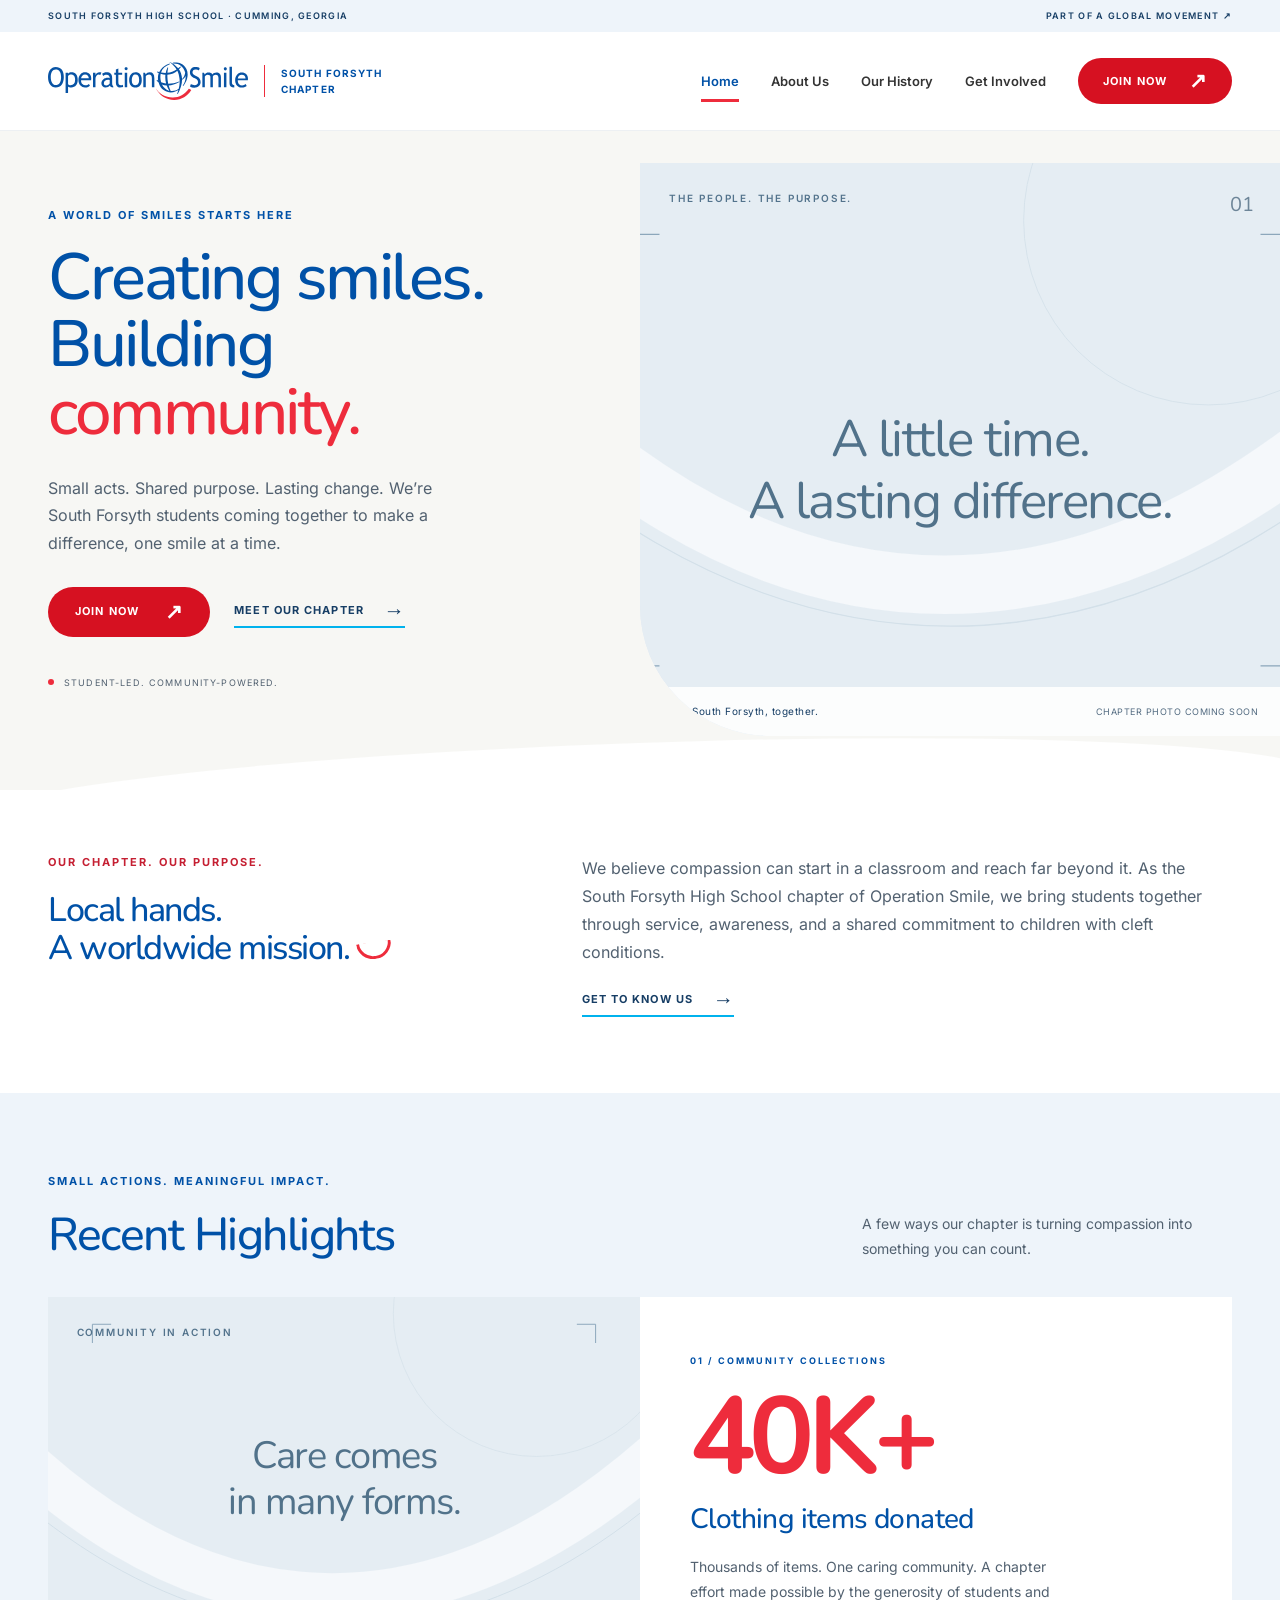
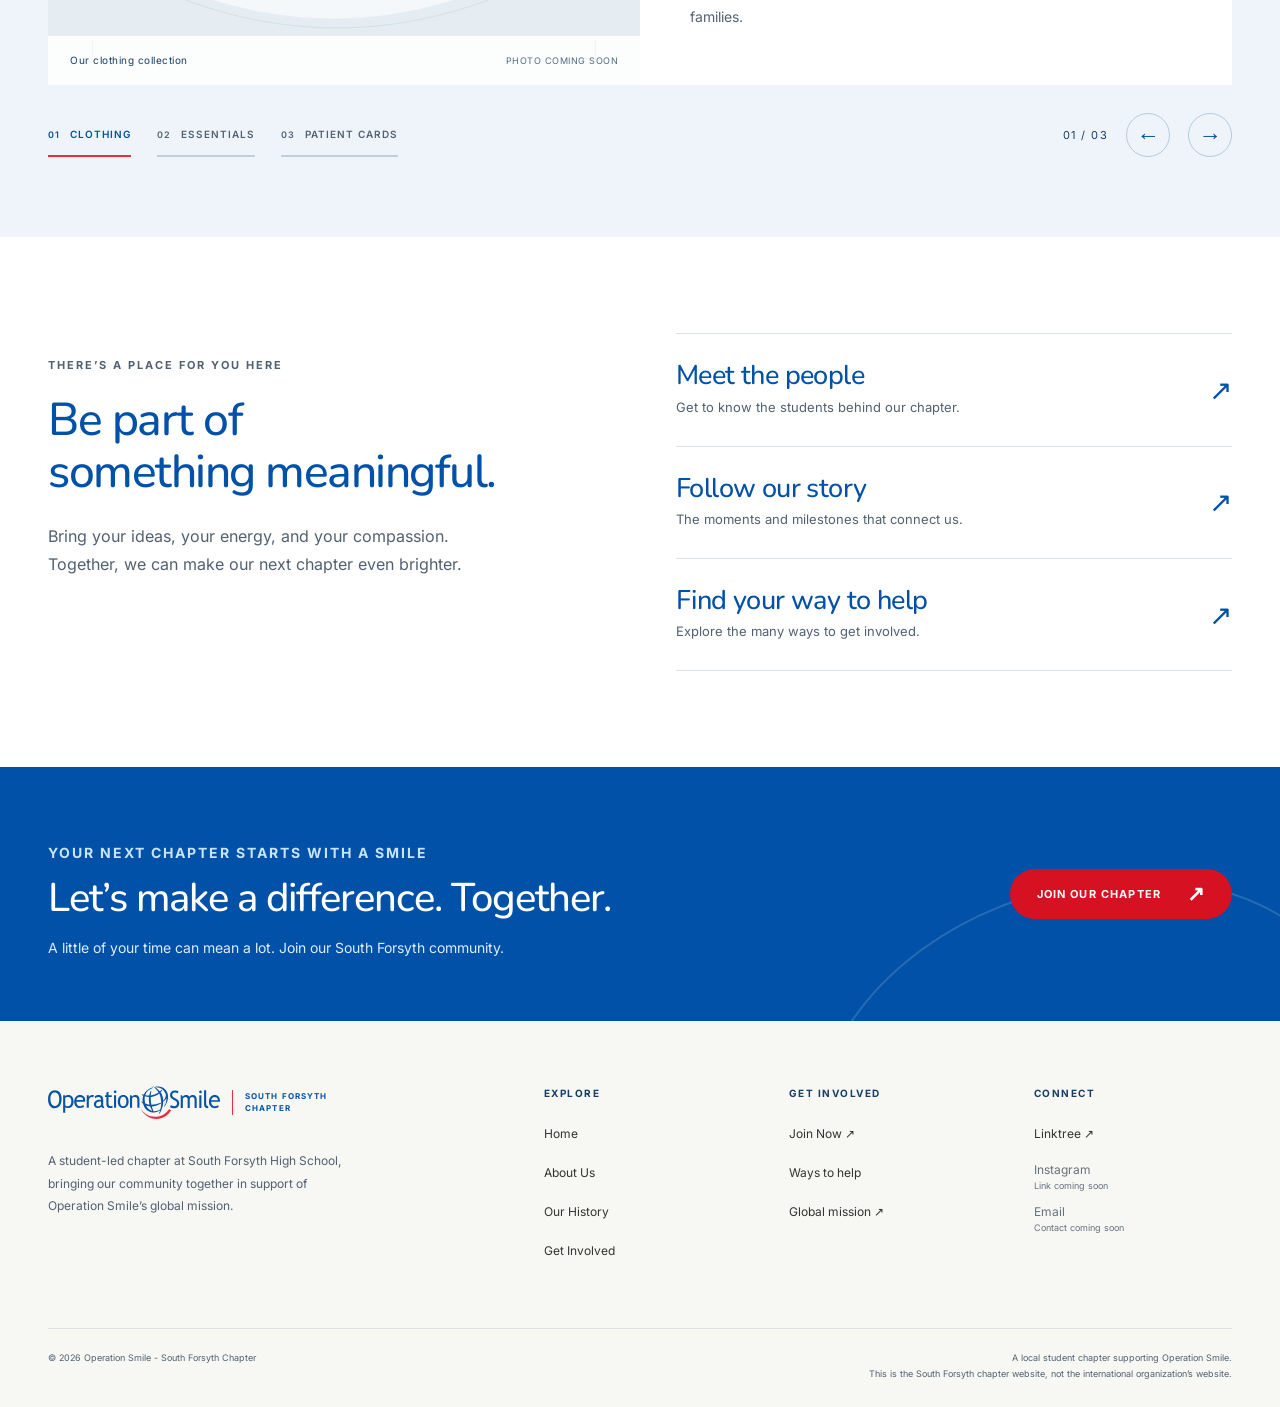
==== index.html @ 6f99db88 "Build South Forsyth Operation Smile website" ====
<!doctype html>
<html lang="en">
<head>
  <meta charset="utf-8">
  <meta name="viewport" content="width=device-width, initial-scale=1">
  <meta name="theme-color" content="#0051a7">
  <meta name="description" content="Creating smiles and building community at South Forsyth High School. Discover our Operation Smile chapter, explore our impact, and get involved.">
  <title>Operation Smile - South Forsyth Chapter</title>
  <link rel="icon" href="assets/favicon.svg" type="image/svg+xml">
  <link rel="preload" href="assets/fonts/nunito-latin-variable.woff2" as="font" type="font/woff2" crossorigin>
  <link rel="stylesheet" href="css/styles.css?v=3">
  <link rel="stylesheet" href="css/responsive.css?v=3">
  <script src="js/navigation.js" defer></script>
  <script src="js/slider.js" defer></script>
  <script src="js/main.js" defer></script>
</head>
<body>
  <a class="skip-link" href="#main-content">Skip to content</a>
  <!-- SHARED HEADER: keep navigation and chapter lockup consistent across all four pages. -->
  <div class="utility-bar">
    <div class="container">
      <span>SOUTH FORSYTH HIGH SCHOOL · CUMMING, GEORGIA</span>
      <a href="https://www.operationsmile.org/" target="_blank" rel="noopener noreferrer">PART OF A GLOBAL MOVEMENT <span aria-hidden="true">↗</span><span class="sr-only"> (opens in a new tab)</span></a>
    </div>
  </div>
  <header class="site-header" data-site-header>
    <div class="container header-inner">
      <a class="brand" href="index.html" aria-label="Operation Smile - South Forsyth Chapter, home">
        <img src="assets/operation-smile.svg" alt="Operation Smile" width="260" height="50">
        <span class="brand__chapter"><span>South Forsyth</span><span>Chapter</span></span>
      </a>
      <button class="menu-toggle" type="button" data-menu-toggle aria-controls="primary-navigation" aria-expanded="false" aria-label="Open menu"><span class="menu-toggle__lines" aria-hidden="true"></span></button>
      <nav class="primary-navigation" id="primary-navigation" aria-label="Main navigation">
        <a class="nav-link" href="index.html" aria-current="page">Home</a>
        <a class="nav-link" href="about.html">About Us</a>
        <a class="nav-link" href="history.html">Our History</a>
        <a class="nav-link" href="join.html">Get Involved</a>
        <a class="button-primary" href="https://linktr.ee/sfhsoperationsmile" target="_blank" rel="noopener noreferrer">Join Now <span class="button-arrow" aria-hidden="true">↗</span><span class="sr-only"> (opens in a new tab)</span></a>
      </nav>
    </div>
  </header>
  <!-- END SHARED HEADER -->
  <main id="main-content">
    <section class="home-hero" aria-labelledby="home-title">
      <div class="container home-hero__grid">
        <div class="home-hero__copy">
          <p class="eyebrow">A WORLD OF SMILES STARTS HERE</p>
          <h1 id="home-title" class="display">Creating smiles.<br>Building<br><span>community.</span></h1>
          <p class="lede">Small acts. Shared purpose. Lasting change. We’re South Forsyth students coming together to make a difference, one smile at a time.</p>
          <div class="hero-actions">
            <a class="button-primary" href="https://linktr.ee/sfhsoperationsmile" target="_blank" rel="noopener noreferrer">Join Now <span class="button-arrow" aria-hidden="true">↗</span><span class="sr-only"> (opens in a new tab)</span></a>
            <a class="text-link" href="about.html">Meet our chapter <span class="button-arrow" aria-hidden="true">→</span></a>
          </div>
          <p class="hero-location">Student-led. Community-powered.</p>
        </div>
        <!-- PHOTO SLOT: replace src with a 1400×1200 chapter service-event photo; update alt and remove photo-slot__message, __overline, __index. -->
        <figure class="photo-slot home-hero__visual">
          <img src="assets/placeholder-landscape.svg" alt="Chapter service-event photo placeholder" width="1200" height="900" fetchpriority="high">
          <span class="photo-slot__overline" aria-hidden="true">THE PEOPLE. THE PURPOSE.</span>
          <span class="photo-slot__index" aria-hidden="true">01</span>
          <span class="photo-slot__message" aria-hidden="true">A little time.<br>A lasting difference.</span>
          <figcaption class="photo-slot__label"><span>South Forsyth, together.</span><span>CHAPTER PHOTO COMING SOON</span></figcaption>
        </figure>
      </div>
    </section>
    <section class="container chapter-intro" aria-labelledby="intro-title">
      <div><p class="eyebrow eyebrow--red">OUR CHAPTER. OUR PURPOSE.</p><h2 class="chapter-intro__title" id="intro-title">Local hands.<br>A worldwide mission.<span class="intro-mark" aria-hidden="true"></span></h2></div>
      <div class="chapter-intro__body">
        <!-- CHAPTER COPY: editable introduction, ready for officer review. -->
        <p>We believe compassion can start in a classroom and reach far beyond it. As the South Forsyth High School chapter of Operation Smile, we bring students together through service, awareness, and a shared commitment to children with cleft conditions.</p>
        <a class="text-link" href="about.html">Get to know us <span class="button-arrow" aria-hidden="true">→</span></a>
      </div>
    </section>
    <section class="highlights" aria-labelledby="highlights-title">
      <div class="container">
        <div class="section-heading">
          <div><p class="eyebrow">SMALL ACTIONS. MEANINGFUL IMPACT.</p><h2 id="highlights-title">Recent Highlights</h2></div>
          <p class="highlights__intro">A few ways our chapter is turning compassion into something you can count.</p>
        </div>
        <div class="carousel" data-carousel role="region" aria-roledescription="carousel" aria-label="Chapter impact highlights">
          <!-- HIGHLIGHT COMPONENT: verified totals supplied by chapter; replace photographs when available. -->
          <article class="highlight-slide" id="highlight-1" data-slide tabindex="0" role="tabpanel" aria-labelledby="highlight-tab-1">
            <figure class="photo-slot highlight-slide__visual">
              <img src="assets/placeholder-landscape.svg" alt="Photo placeholder for volunteers sorting clothing donations" width="1200" height="900" loading="lazy">
              <span class="photo-slot__overline" aria-hidden="true">COMMUNITY IN ACTION</span>
              <span class="photo-slot__message" aria-hidden="true">Care comes<br>in many forms.</span>
              <figcaption class="photo-slot__label"><span>Our clothing collection</span><span>PHOTO COMING SOON</span></figcaption>
            </figure>
            <div class="highlight-slide__content"><p class="eyebrow">01 / COMMUNITY COLLECTIONS</p><strong class="highlight-slide__number">40K+</strong><h3>Clothing items donated</h3><p>Thousands of items. One caring community. A chapter effort made possible by the generosity of students and families.</p></div>
          </article>
          <article class="highlight-slide" id="highlight-2" data-slide tabindex="0" role="tabpanel" aria-labelledby="highlight-tab-2">
            <figure class="photo-slot highlight-slide__visual">
              <img src="assets/placeholder-landscape.svg" alt="Photo placeholder for the chapter’s toothpaste collection" width="1200" height="900" loading="lazy">
              <span class="photo-slot__overline" aria-hidden="true">EVERY CONTRIBUTION COUNTS</span>
              <span class="photo-slot__message" aria-hidden="true">Small essentials.<br>Shared care.</span>
              <figcaption class="photo-slot__label"><span>Our toothpaste collection</span><span>PHOTO COMING SOON</span></figcaption>
            </figure>
            <div class="highlight-slide__content"><p class="eyebrow">02 / ESSENTIALS DRIVE</p><strong class="highlight-slide__number">200+</strong><h3>Toothpaste items collected</h3><p>A simple everyday essential, collected with care. Our students came together to turn small contributions into a shared effort.</p></div>
          </article>
          <article class="highlight-slide" id="highlight-3" data-slide tabindex="0" role="tabpanel" aria-labelledby="highlight-tab-3">
            <figure class="photo-slot highlight-slide__visual">
              <img src="assets/placeholder-landscape.svg" alt="Photo placeholder for students creating handwritten patient cards" width="1200" height="900" loading="lazy">
              <span class="photo-slot__overline" aria-hidden="true">A LITTLE KINDNESS GOES FAR</span>
              <span class="photo-slot__message" aria-hidden="true">From our hearts.<br>To their hands.</span>
              <figcaption class="photo-slot__label"><span>Messages of encouragement</span><span>PHOTO COMING SOON</span></figcaption>
            </figure>
            <div class="highlight-slide__content"><p class="eyebrow">03 / WORDS OF ENCOURAGEMENT</p><strong class="highlight-slide__number">200+</strong><h3>Cards written for patients with cleft conditions</h3><p>Handwritten messages of kindness, encouragement, and hope. A reminder that someone is thinking of you.</p></div>
          </article>
          <div class="carousel__controls">
            <div class="carousel__tabs" role="tablist" aria-label="Choose a highlight">
              <button class="carousel__tab" id="highlight-tab-1" type="button" role="tab" data-slide-to="0" aria-controls="highlight-1" aria-selected="true"><span>01</span> CLOTHING</button>
              <button class="carousel__tab" id="highlight-tab-2" type="button" role="tab" data-slide-to="1" aria-controls="highlight-2" aria-selected="false" tabindex="-1"><span>02</span> ESSENTIALS</button>
              <button class="carousel__tab" id="highlight-tab-3" type="button" role="tab" data-slide-to="2" aria-controls="highlight-3" aria-selected="false" tabindex="-1"><span>03</span> PATIENT CARDS</button>
            </div>
            <div class="carousel__arrows"><span class="carousel__count" aria-hidden="true"><span data-slide-current>01</span> / 03</span><button class="round-button" type="button" data-prev aria-label="Previous highlight">←</button><button class="round-button" type="button" data-next aria-label="Next highlight">→</button></div>
          </div>
          <p class="sr-only" data-carousel-status aria-live="polite" aria-atomic="true"></p>
        </div>
      </div>
    </section>
    <section class="section container pathways" aria-labelledby="pathways-title">
      <div class="pathways__intro"><p class="eyebrow eyebrow--red">THERE’S A PLACE FOR YOU HERE</p><h2 id="pathways-title">Be part of<br>something meaningful.</h2><p>Bring your ideas, your energy, and your compassion. Together, we can make our next chapter even brighter.</p></div>
      <div class="pathways__links">
        <a class="pathway" href="about.html"><div><h3>Meet the people</h3><p>Get to know the students behind our chapter.</p></div><span class="button-arrow" aria-hidden="true">↗</span></a>
        <a class="pathway" href="history.html"><div><h3>Follow our story</h3><p>The moments and milestones that connect us.</p></div><span class="button-arrow" aria-hidden="true">↗</span></a>
        <a class="pathway" href="join.html"><div><h3>Find your way to help</h3><p>Explore the many ways to get involved.</p></div><span class="button-arrow" aria-hidden="true">↗</span></a>
      </div>
    </section>
  </main>
  <!-- SHARED CTA AND FOOTER -->
  <section class="chapter-cta" aria-labelledby="cta-title">
    <div class="container">
      <div><p class="eyebrow">YOUR NEXT CHAPTER STARTS WITH A SMILE</p><h2 id="cta-title">Let’s make a difference. Together.</h2><p>A little of your time can mean a lot. Join our South Forsyth community.</p></div>
      <a class="button-primary" href="https://linktr.ee/sfhsoperationsmile" target="_blank" rel="noopener noreferrer">Join Our Chapter <span class="button-arrow" aria-hidden="true">↗</span><span class="sr-only"> (opens in a new tab)</span></a>
    </div>
  </section>
  <footer class="site-footer">
    <div class="container">
      <div class="footer-grid">
        <div class="footer-chapter">
          <a class="brand" href="index.html" aria-label="Operation Smile - South Forsyth Chapter, home"><img src="assets/operation-smile.svg" alt="Operation Smile" width="260" height="50" loading="lazy"><span class="brand__chapter"><span>South Forsyth</span><span>Chapter</span></span></a>
          <p>A student-led chapter at South Forsyth High School, bringing our community together in support of Operation Smile’s global mission.</p>
        </div>
        <div class="footer-column"><h2>Explore</h2><ul><li><a href="index.html">Home</a></li><li><a href="about.html">About Us</a></li><li><a href="history.html">Our History</a></li><li><a href="join.html">Get Involved</a></li></ul></div>
        <div class="footer-column"><h2>Get Involved</h2><ul><li><a href="https://linktr.ee/sfhsoperationsmile" target="_blank" rel="noopener noreferrer">Join Now ↗<span class="sr-only"> (opens in a new tab)</span></a></li><li><a href="join.html#ways-to-help">Ways to help</a></li><li><a href="https://www.operationsmile.org/" target="_blank" rel="noopener noreferrer">Global mission ↗<span class="sr-only"> (opens in a new tab)</span></a></li></ul></div>
        <div class="footer-column"><h2>Connect</h2><ul><li><a href="https://linktr.ee/sfhsoperationsmile" target="_blank" rel="noopener noreferrer">Linktree ↗<span class="sr-only"> (opens in a new tab)</span></a></li><!-- CONTACT PLACEHOLDERS: replace the spans below with verified Instagram and mailto links. --><li class="footer-placeholder">Instagram<small>Link coming soon</small></li><li class="footer-placeholder">Email<small>Contact coming soon</small></li></ul></div>
      </div>
      <div class="footer-bottom"><p>© <span data-year>2026</span> Operation Smile - South Forsyth Chapter</p><p>A local student chapter supporting Operation Smile.<br>This is the South Forsyth chapter website, not the international organization’s website.</p></div>
    </div>
  </footer>
  <!-- END SHARED CTA AND FOOTER -->
</body>
</html>
---- css/styles.css ----
/* Operation Smile — South Forsyth Chapter. Shared design system. */
@font-face {
  font-family:Inter;
  src:url('../assets/fonts/inter-latin-variable.woff2') format('woff2');
  font-weight:400 700;
  font-style:normal;
  font-display:swap
}

@font-face {
  font-family:Nunito;
  src:url('../assets/fonts/nunito-latin-variable.woff2') format('woff2');
  font-weight:400 700;
  font-style:normal;
  font-display:swap
}

:root {
  --brand-red:#ee2c3c;
  --red-dark:#c51f32;
  --button-red:#d61121;
  --brand-blue:#0051a7;
  --blue-deep:#173e65;
  --accent-cyan:#00b2ed;
  --text-primary:#333;
  --text-secondary:#526170;
  --surface-white:#fff;
  --surface-muted:#eef4fa;
  --surface-warm:#f7f7f4;
  --border:#d8e2eb;
  --font-display:Nunito,'Trebuchet MS',sans-serif;
  --font-body:Inter,Arial,sans-serif;
  --max-width:1240px;
  --space-xs:8px;
  --space-sm:16px;
  --space-md:24px;
  --space-lg:40px;
  --space-xl:72px;
  --space-section:96px;
  --header-height:98px;
}

*,*::before,*::after {
  box-sizing:border-box
}

html {
  scroll-behavior:smooth;
  scroll-padding-top:120px
}

body {
  margin:0;
  color:var(--text-primary);
  background:white;
  font-family:var(--font-body);
  font-size:16px;
  line-height:1.75;
  -webkit-font-smoothing:antialiased
}

body.menu-open {
  overflow:hidden
}

img {
  max-width:100%;
  height:auto;
  display:block
}

svg {
  display:block
}

button,a,input {
  touch-action:manipulation
}

button {
  font:inherit;
  cursor:pointer
}

a {
  color:inherit;
  text-decoration:none
}

button:disabled {
  cursor:not-allowed;
  opacity:.42
}

p,h1,h2,h3,figure {
  margin:0
}

p+p {
  margin-top:16px
}

ul,ol {
  margin:0;
  padding:0
}

h1,h2,h3 {
  font-family:var(--font-display);
  font-weight:500;
  line-height:1.13;
  color:var(--brand-blue)
}

h2 {
  font-size:clamp(32px,3.6vw,48px);
  letter-spacing:-1.5px
}

h3 {
  font-size:28px;
  letter-spacing:-.6px
}

::selection {
  background:#cce8ff;
  color:var(--blue-deep)
}

:focus-visible {
  outline:3px solid var(--brand-blue);
  outline-offset:5px
}

button:focus-visible {
  outline-offset:4px
}

[hidden] {
  display:none!important
}

.container {
  width:calc(100% - 96px);
  max-width:var(--max-width);
  margin-inline:auto
}

.section {
  padding-block:var(--space-section)
}

.display {
  font-size:clamp(44px,5.1vw,72px);
  line-height:1.04;
  letter-spacing:-2.5px
}

.eyebrow {
  display:block;
  margin-bottom:20px;
  font-size:11px;
  line-height:1.5;
  letter-spacing:2px;
  font-weight:700;
  text-transform:uppercase;
  color:var(--brand-blue)
}

.eyebrow--red {
  color:var(--red-dark)
}

.lede {
  font-size:18px;
  line-height:1.7;
  color:var(--text-secondary);
  max-width:570px
}

.section-heading {
  display:flex;
  justify-content:space-between;
  align-items:end;
  gap:32px;
  margin-bottom:36px
}

.section-heading h2 {
  max-width:640px
}

.section-heading .text-link {
  flex-shrink:0
}

.sr-only {
  position:absolute;
  width:1px;
  height:1px;
  padding:0;
  margin:-1px;
  overflow:hidden;
  clip:rect(0,0,0,0);
  white-space:nowrap;
  border:0
}

.skip-link {
  position:fixed;
  top:10px;
  left:16px;
  z-index:1000;
  background:white;
  color:var(--brand-blue);
  padding:12px 18px;
  transform:translateY(-180%);
  border:2px solid var(--brand-blue)
}

.skip-link:focus {
  transform:translateY(0)
}

/* The reference uses compact, rounded red calls to action. */
.button-primary,.button-secondary {
  display:inline-flex;
  align-items:center;
  justify-content:center;
  gap:26px;
  min-height:50px;
  padding:15px 26px;
  border:1px solid transparent;
  border-radius:28px;
  font-size:11px;
  line-height:1.5;
  font-weight:700;
  letter-spacing:1.15px;
  text-transform:uppercase;
  transition:background .2s,color .2s,transform .2s
}

.button-primary {
  background:var(--button-red);
  color:white
}

.button-primary:hover {
  background:#b70e1c
}

.button-primary:active,.button-secondary:active {
  transform:translateY(1px)
}

.button-secondary {
  color:var(--brand-blue);
  border-color:var(--brand-blue);
  background:transparent
}

.button-secondary:hover {
  color:white;
  background:var(--brand-blue)
}

.button-arrow {
  font-size:21px;
  line-height:14px;
  letter-spacing:0;
  transition:transform .2s
}

.button-primary:hover .button-arrow,.text-link:hover .button-arrow {
  transform:translateX(4px)
}

.text-link,.button-text {
  display:inline-flex;
  align-items:center;
  gap:20px;
  font-size:11px;
  font-weight:700;
  line-height:1.8;
  letter-spacing:1.1px;
  text-transform:uppercase;
  box-shadow:inset 0 -2px var(--accent-cyan);
  padding:5px 0 7px;
  transition:box-shadow .2s;
  color:var(--blue-deep)
}

.text-link:hover,.button-text:hover {
  box-shadow:inset 0 -5px var(--accent-cyan)
}

/* Shared header and chapter lockup. */
.utility-bar {
  background:var(--surface-muted);
  font-size:9px;
  letter-spacing:1.3px;
  font-weight:600;
  color:var(--blue-deep)
}

.utility-bar .container {
  display:flex;
  justify-content:space-between;
  align-items:center;
  min-height:32px
}

.utility-bar a {
  padding:5px 0
}

.utility-bar a:hover {
  text-decoration:underline
}

.site-header {
  position:sticky;
  top:0;
  z-index:100;
  background:rgba(255,255,255,.98);
  border-bottom:1px solid #edf0f3
}

.header-inner {
  display:flex;
  align-items:center;
  justify-content:space-between;
  min-height:var(--header-height);
  gap:32px
}

.brand {
  display:inline-flex;
  align-items:center;
  gap:16px;
  flex-shrink:0
}

.brand img {
  width:200px;
  height:auto
}

.brand__chapter {
  border-left:1px solid var(--brand-red);
  padding-left:16px;
  color:var(--brand-blue);
  font-size:10px;
  font-weight:700;
  line-height:1.6;
  letter-spacing:1.1px;
  text-transform:uppercase
}

.brand__chapter span {
  display:block
}

.primary-navigation {
  display:flex;
  align-items:center;
  gap:32px
}

.nav-link {
  font-size:13px;
  font-weight:600;
  white-space:nowrap;
  padding:13px 0;
  position:relative
}

.nav-link::after {
  content:'';
  position:absolute;
  left:0;
  right:0;
  bottom:3px;
  height:3px;
  background:var(--brand-red);
  transform:scaleX(0);
  transform-origin:left;
  transition:transform .2s
}

.nav-link:hover::after,.nav-link[aria-current=page]::after {
  transform:scaleX(1)
}

.nav-link[aria-current=page] {
  color:var(--brand-blue)
}

.primary-navigation .button-primary {
  min-height:46px;
  padding:12px 24px;
  gap:22px
}

.menu-toggle {
  display:none;
  align-items:center;
  justify-content:center;
  border:0;
  background:var(--surface-muted);
  color:var(--brand-blue);
  width:46px;
  height:46px;
  border-radius:50%
}

.menu-toggle__lines {
  width:20px;
  height:14px;
  position:relative;
  border-top:2px solid currentColor;
  border-bottom:2px solid currentColor
}

.menu-toggle__lines::after {
  position:absolute;
  content:'';
  left:0;
  right:0;
  top:5px;
  border-top:2px solid currentColor
}

.menu-open .menu-toggle__lines {
  border:0;
  transform:rotate(45deg)
}

.menu-open .menu-toggle__lines::before,.menu-open .menu-toggle__lines::after {
  position:absolute;
  content:'';
  left:0;
  right:0;
  top:6px;
  border-top:2px solid currentColor
}

.menu-open .menu-toggle__lines::after {
  transform:rotate(90deg)
}

/* Image slots are deliberate editorial placeholders, never fictional chapter photos. */
.photo-slot {
  position:relative;
  overflow:hidden;
  background:#e5edf3;
  margin:0;
  isolation:isolate
}

.photo-slot>img {
  width:100%;
  height:100%;
  object-fit:cover;
  position:absolute;
  inset:0
}

.photo-slot__label {
  position:absolute;
  bottom:0;
  left:0;
  right:0;
  z-index:2;
  padding:17px 22px;
  display:flex;
  align-items:center;
  justify-content:space-between;
  gap:16px;
  background:rgba(255,255,255,.87);
  color:var(--blue-deep);
  font-size:10px;
  line-height:1.5;
  letter-spacing:.5px
}

.photo-slot__label span:last-child {
  font-size:9px;
  white-space:nowrap;
  color:#536b81
}

.photo-slot--landscape {
  aspect-ratio:4/3
}

.photo-slot--portrait {
  aspect-ratio:4/5
}

.photo-slot__overline {
  position:absolute;
  top:27px;
  left:29px;
  font-size:10px;
  letter-spacing:1.8px;
  font-weight:600;
  color:#53738c
}

.photo-slot__message {
  position:absolute;
  top:43%;
  left:9%;
  right:9%;
  font-family:var(--font-display);
  font-size:clamp(32px,4vw,54px);
  font-weight:400;
  line-height:1.2;
  color:#51728a;
  text-align:center;
  letter-spacing:-1.5px
}

.photo-slot__index {
  position:absolute;
  top:24px;
  right:26px;
  font-family:var(--font-display);
  font-size:20px;
  color:#6d8598
}

/* Home — split editorial lead, curved continuation, then a single interactive feature. */
.home-hero {
  background:var(--surface-warm);
  position:relative;
  overflow:hidden
}

.home-hero__grid {
  display:grid;
  grid-template-columns:1fr 1fr;
  min-height:600px
}

.home-hero__copy {
  padding:76px 58px 100px 0;
  align-self:center
}

.home-hero .display {
  max-width:580px
}

.home-hero .display span {
  color:var(--brand-red)
}

.home-hero .lede {
  font-size:16px;
  max-width:420px;
  margin:28px 0 30px
}

.hero-actions {
  display:flex;
  align-items:center;
  flex-wrap:wrap;
  gap:24px
}

.hero-location {
  font-size:9px;
  line-height:1.7;
  letter-spacing:1.15px;
  color:var(--text-secondary);
  text-transform:uppercase;
  display:flex;
  align-items:center;
  gap:10px;
  margin-top:38px
}

.hero-location::before {
  content:'';
  width:6px;
  height:6px;
  border-radius:50%;
  background:var(--brand-red)
}

.home-hero__visual {
  margin:32px -48px 54px 0;
  min-height:510px;
  border-radius:0 0 0 130px
}

.home-hero__visual .photo-slot__label {
  padding-left:52px;
  bottom:0
}

.home-hero::after {
  content:'';
  position:absolute;
  bottom:-65px;
  left:-3%;
  width:106%;
  height:112px;
  background:white;
  border-radius:50% 50% 0 0;
  transform:rotate(-2deg);
  pointer-events:none
}

.chapter-intro {
  display:grid;
  grid-template-columns:.8fr 1.2fr;
  gap:100px;
  padding-top:64px;
  padding-bottom:76px
}

.chapter-intro__title {
  font-size:34px;
  max-width:400px
}

.chapter-intro__body {
  max-width:630px;
  font-size:16px;
  color:var(--text-secondary)
}

.chapter-intro .text-link {
  margin-top:19px
}

.intro-mark {
  display:inline-block;
  width:35px;
  height:17px;
  border:3px solid var(--brand-red);
  border-top:0;
  border-radius:0 0 30px 30px;
  vertical-align:middle;
  margin-left:8px;
  transform:rotate(-8deg)
}

.highlights {
  background:var(--surface-muted);
  padding-block:80px
}

.highlights__intro {
  font-size:14px;
  max-width:370px;
  color:var(--text-secondary)
}

.carousel {
  position:relative
}

.highlight-slide {
  display:grid;
  grid-template-columns:1fr 1fr;
  background:white;
  min-height:388px
}

.highlight-slide+.highlight-slide {
  margin-top:24px
}

.carousel[data-enhanced=true] .highlight-slide+.highlight-slide {
  margin-top:0
}

.highlight-slide__visual {
  min-height:380px
}

.highlight-slide__visual .photo-slot__message {
  font-size:38px;
  top:35%
}

.highlight-slide__content {
  padding:42px 50px;
  display:flex;
  flex-direction:column;
  align-items:start;
  justify-content:center
}

.highlight-slide__number {
  font-family:var(--font-display);
  font-size:clamp(76px,8.5vw,118px);
  line-height:1;
  letter-spacing:-6px;
  color:var(--brand-red)
}

.highlight-slide__content h3 {
  font-size:28px;
  margin-top:12px;
  margin-bottom:18px;
  max-width:360px
}

.highlight-slide__content>p:not(.eyebrow) {
  font-size:14px;
  color:var(--text-secondary);
  max-width:370px;
  line-height:1.8
}

.highlight-slide__content .eyebrow {
  font-size:9px;
  margin-bottom:16px
}

.carousel[data-enhanced=true] [data-slide]:not([hidden]) {
  animation:slide-in .32s ease both
}

.carousel__controls {
  display:none;
  justify-content:space-between;
  align-items:center;
  gap:32px;
  margin-top:28px
}

.carousel[data-enhanced=true] .carousel__controls {
  display:flex
}

.carousel__tabs {
  display:flex;
  gap:26px
}

.carousel__tab {
  display:flex;
  align-items:center;
  gap:10px;
  padding:10px 0;
  border:0;
  border-bottom:2px solid #becfdd;
  background:none;
  color:var(--text-secondary);
  font-size:10px;
  letter-spacing:1px;
  font-weight:600;
  min-height:44px;
  transition:color .2s,border-color .2s
}

.carousel__tab[aria-selected=true] {
  border-color:var(--brand-red);
  color:var(--brand-blue)
}

.carousel__tab span {
  font-size:9px;
  color:inherit
}

.carousel__arrows {
  display:flex;
  align-items:center;
  gap:18px
}

.carousel__count {
  font-size:11px;
  color:var(--blue-deep);
  white-space:nowrap;
  letter-spacing:1.5px
}

.round-button {
  width:44px;
  height:44px;
  border:1px solid #b7cadc;
  border-radius:50%;
  color:var(--brand-blue);
  background:transparent;
  font-size:23px;
  line-height:1;
  transition:color .2s,background .2s
}

.round-button:hover {
  background:var(--brand-blue);
  color:white;
  border-color:var(--brand-blue)
}

.pathways {
  display:grid;
  grid-template-columns:1fr 1fr;
  gap:72px
}

.pathways__intro p {
  margin-top:24px;
  max-width:420px;
  color:var(--text-secondary)
}

.pathways__links {
  border-top:1px solid var(--border)
}

.pathway {
  display:flex;
  justify-content:space-between;
  gap:30px;
  align-items:center;
  padding:27px 0;
  border-bottom:1px solid var(--border)
}

.pathway h3 {
  font-size:27px;
  margin-bottom:4px
}

.pathway p {
  font-size:13px;
  color:var(--text-secondary)
}

.pathway .button-arrow {
  color:var(--brand-blue);
  font-size:28px
}

.pathway:hover .button-arrow {
  transform:translateX(5px)
}

.pathway:hover h3 {
  color:var(--red-dark)
}

/* Inner page heroes share the reference's smile-shaped lower edge. */
.page-hero {
  position:relative;
  background:var(--surface-muted);
  padding:65px 0 100px;
  overflow:hidden;
  text-align:center
}

.page-hero::after {
  content:'';
  position:absolute;
  bottom:-51px;
  left:-10%;
  height:88px;
  width:120%;
  background:white;
  border-radius:50% 50% 0 0;
  transform:rotate(-1.5deg)
}

.page-hero .eyebrow {
  margin-bottom:22px
}

.page-hero .display {
  max-width:840px;
  margin:auto
}

.page-hero .lede {
  margin:25px auto 0;
  max-width:610px;
  font-size:16px
}

.page-hero .button-primary {
  margin-top:28px
}

.page-hero__detail {
  position:absolute;
  bottom:17px;
  left:63%;
  width:160px;
  height:70px;
  border-bottom:5px solid var(--brand-red);
  border-radius:50%;
  transform:rotate(-7deg)
}

/* About and five reusable profiles. */
.chapter-story {
  display:grid;
  grid-template-columns:1fr 1fr;
  gap:80px;
  align-items:center
}

.chapter-story__copy h2 {
  margin-bottom:25px
}

.chapter-story__copy p {
  color:var(--text-secondary);
  font-size:16px
}

.chapter-story__copy .text-link {
  margin-top:24px
}

.chapter-story .photo-slot {
  aspect-ratio:1.13;
  border-bottom:5px solid var(--accent-cyan)
}

.leadership {
  padding-top:32px
}

.leadership .section-heading>p {
  font-size:14px;
  color:var(--text-secondary);
  max-width:350px
}

.officer-grid {
  display:grid;
  grid-template-columns:repeat(6,1fr);
  column-gap:38px;
  row-gap:60px;
  margin-top:48px
}

.officer-profile {
  grid-column:span 2
}

.officer-profile:nth-child(1) {
  grid-column:2/span 2
}

.officer-profile:nth-child(2) {
  grid-column:4/span 2;
  padding-top:50px
}

.officer-profile h3 {
  color:var(--red-dark);
  font-size:26px;
  margin-bottom:8px
}

.officer-profile__role {
  font-size:10px;
  text-transform:uppercase;
  letter-spacing:1.5px;
  color:var(--brand-blue);
  font-weight:600;
  margin-bottom:18px
}

.officer-profile .photo-slot {
  aspect-ratio:4/5
}

.officer-profile .photo-slot__label {
  padding:14px 18px
}

.officer-profile__bio {
  padding:20px 0 0;
  color:var(--blue-deep);
  font-size:14px;
  line-height:1.8
}

.officer-profile__bio::before {
  content:'';
  width:25px;
  height:2px;
  background:var(--accent-cyan);
  display:block;
  margin-bottom:16px
}

.editor-note {
  display:flex;
  align-items:start;
  gap:14px;
  margin-top:40px;
  border-top:1px solid var(--border);
  padding-top:22px;
  color:var(--text-secondary);
  font-size:12px;
  max-width:720px
}

.editor-note::before {
  content:'i';
  font-family:Georgia,serif;
  font-style:italic;
  border:1px solid #8fa6b7;
  border-radius:50%;
  width:19px;
  min-width:19px;
  height:19px;
  line-height:17px;
  text-align:center;
  margin-top:1px
}

/* Join — quiet white video framing and editorial opportunity rows. */
.join-hero {
  background:white;
  padding-bottom:42px
}

.join-hero::after,.join-hero .page-hero__detail {
  display:none
}

.join-hero .display {
  font-size:clamp(41px,5.6vw,78px);
  font-weight:600;
  max-width:850px
}

.join-hero .display span {
  color:var(--brand-red)
}

.join-hero .lede {
  max-width:525px
}

.join-film {
  padding-top:12px;
  padding-bottom:80px
}

.video-player {
  width:100%;
  max-width:1020px;
  aspect-ratio:16/9;
  position:relative;
  margin:auto;
  background:white;
  border:1px solid #e0e7ed;
  overflow:hidden
}

.video-placeholder {
  height:100%;
  display:flex;
  align-items:center;
  justify-content:center;
  flex-direction:column;
  text-align:center;
  position:relative;
  isolation:isolate;
  background:white;
  padding:32px
}

.video-placeholder::before {
  content:'';
  width:75%;
  height:115%;
  position:absolute;
  top:-76%;
  border:1px solid #e5edf4;
  border-radius:50%;
  z-index:-1
}

.video-placeholder::after {
  content:'';
  width:118%;
  height:130%;
  position:absolute;
  bottom:-109%;
  border:24px solid #f0f5fa;
  border-radius:50%;
  z-index:-1
}

.video-placeholder__symbol {
  width:70px;
  height:70px;
  border:1px solid #d5e1eb;
  border-radius:50%;
  display:grid;
  place-items:center;
  color:var(--brand-blue);
  font-size:24px;
  margin-bottom:25px
}

.video-placeholder .eyebrow {
  margin-bottom:15px;
  font-size:9px
}

.video-placeholder h2 {
  font-size:clamp(26px,3.2vw,42px);
  max-width:460px;
  letter-spacing:-1px
}

.video-placeholder p:last-child {
  font-size:12px;
  color:var(--text-secondary);
  margin-top:16px;
  max-width:390px
}

.video-play-button {
  border:0;
  background:var(--button-red);
  color:white;
  border-radius:26px;
  padding:15px 26px;
  font-size:12px;
  font-weight:700;
  cursor:pointer;
  position:absolute;
  left:50%;
  bottom:12%;
  transform:translateX(-50%);
  white-space:nowrap
}

.video-player__media {
  width:100%;
  height:100%;
  display:block;
  border:0;
  object-fit:contain;
  background:white
}
.video-player[data-video-state=loaded] {
  aspect-ratio:16/9;
}

.film-caption {
  display:flex;
  justify-content:space-between;
  gap:24px;
  max-width:1020px;
  margin:15px auto 0;
  font-size:10px;
  color:var(--text-secondary)
}

.film-caption span:first-child {
  color:var(--brand-blue);
  font-weight:600
}

.opportunities {
  background:var(--surface-warm)
}

.opportunities__layout {
  display:grid;
  grid-template-columns:.8fr 1.2fr;
  gap:90px
}

.opportunities__intro>p {
  max-width:340px;
  color:var(--text-secondary);
  font-size:15px;
  margin-top:25px
}

.opportunities__list {
  border-top:1px solid var(--border)
}

.opportunity {
  padding:22px 0;
  border-bottom:1px solid var(--border)
}

.opportunity summary {
  list-style:none;
  display:flex;
  align-items:center;
  gap:24px;
  cursor:pointer;
  min-height:44px
}

.opportunity summary::-webkit-details-marker {
  display:none
}

.opportunity__number {
  font-size:10px;
  color:var(--red-dark);
  letter-spacing:1px;
  font-weight:600
}

.opportunity h3 {
  font-size:25px;
  flex:1
}

.opportunity__toggle {
  width:24px;
  min-width:24px;
  color:var(--brand-blue);
  font-size:26px;
  font-weight:300;
  line-height:1
}

.opportunity__toggle::before {
  content:'+'
}

.opportunity[open] .opportunity__toggle::before {
  content:'−'
}

.opportunity__body {
  padding:12px 45px 7px;
  color:var(--text-secondary);
  font-size:14px;
  line-height:1.85
}

.join-steps {
  display:grid;
  grid-template-columns:1fr 1fr;
  gap:90px
}

.join-steps ol {
  list-style:none;
  counter-reset:join-steps
}

.join-steps li {
  position:relative;
  padding:0 0 28px 50px;
  counter-increment:join-steps
}

.join-steps li::before {
  content:'0' counter(join-steps);
  position:absolute;
  left:0;
  top:0;
  font-size:12px;
  font-weight:600;
  color:var(--red-dark)
}

.join-steps h3 {
  font-size:23px;
  margin-bottom:10px
}

.join-steps p {
  font-size:14px;
  color:var(--text-secondary)
}

/* Shared chapter call to action and nonprofit footer. */
.chapter-cta {
  position:relative;
  overflow:hidden;
  background:var(--brand-blue);
  color:white;
  padding:60px 0
}

.chapter-cta .container {
  display:flex;
  align-items:center;
  justify-content:space-between;
  gap:48px;
  position:relative;
  z-index:1
}

.chapter-cta .eyebrow {
  color:#c8e5ff;
  margin-bottom:13px
}

.chapter-cta h2 {
  color:white;
  font-size:40px;
  letter-spacing:-1px
}

.chapter-cta p {
  font-size:14px;
  margin-top:15px;
  color:#deedff;
  max-width:590px
}

.chapter-cta .button-primary {
  flex-shrink:0
}

.chapter-cta::after {
  content:'';
  position:absolute;
  right:-90px;
  bottom:-275px;
  width:560px;
  height:410px;
  border:2px solid rgba(255,255,255,.15);
  border-radius:50%;
  transform:rotate(-17deg)
}

.site-footer {
  background:var(--surface-warm);
  padding:65px 0 0
}

.footer-grid {
  display:grid;
  grid-template-columns:1.65fr .7fr .7fr .75fr;
  gap:60px;
  padding-bottom:52px
}

.footer-chapter .brand {
  gap:12px
}

.footer-chapter .brand img {
  width:172px
}

.footer-chapter .brand__chapter {
  font-size:8px;
  padding-left:12px
}

.footer-chapter>p {
  font-size:12px;
  color:var(--text-secondary);
  line-height:1.9;
  max-width:310px;
  margin-top:23px
}

.footer-column h2 {
  font:700 10px/1.5 var(--font-body);
  text-transform:uppercase;
  letter-spacing:1.5px;
  margin:0 0 19px;
  color:var(--blue-deep)
}

.footer-column ul {
  list-style:none
}

.footer-column li {
  font-size:12px;
  margin-bottom:9px
}

.footer-column a {
  display:inline-block;
  min-height:30px;
  padding:3px 0
}

.footer-column a:hover {
  color:var(--brand-blue);
  text-decoration:underline;
  text-underline-offset:4px
}

.footer-placeholder {
  color:#66727c;
  font-size:11px
}

.footer-placeholder small {
  display:block;
  font-size:9px;
  line-height:1.3;
  color:#66727c
}

.footer-bottom {
  border-top:1px solid #dfe4e7;
  display:flex;
  justify-content:space-between;
  gap:32px;
  padding:21px 0 25px;
  font-size:9px;
  line-height:1.8;
  color:var(--text-secondary)
}

.footer-bottom p:last-child {
  margin:0;
  text-align:right
}

.video-preview .video-play-button {
  position:static;
  transform:none;
  margin-top:24px;
  display:inline-flex;
  gap:12px;
  align-items:center
}

.video-preview__description {
  font-size:13px;
  color:var(--text-secondary);
  margin-top:20px;
  max-width:360px
}

.video-poster {
  position:absolute;
  inset:0;
  width:100%;
  height:100%;
  object-fit:cover
}

.video-player--has-poster .video-preview {
  background:rgba(255,255,255,.88)
}

.video-player--has-poster .video-preview::before,.video-player--has-poster .video-preview::after {
  display:none
}

@keyframes slide-in {
  from {
    opacity:.65;
    transform:translateX(10px)
  }
  to {
    opacity:1;
    transform:translateX(0)
  }
}

@keyframes reveal-in {
  from {
    opacity:.55;
    transform:translateY(12px)
  }
  to {
    opacity:1;
    transform:translateY(0)
  }
}

.reveal.is-revealed {
  animation:reveal-in .5s ease both
}
---- css/responsive.css ----
/* Layout changes are deliberate, not scaled-down desktop layouts. */
@media(min-width:1600px) {
  .home-hero__visual {
    margin-right:-100px
  }
  .home-hero__grid {
    min-height:660px
  }
  .home-hero__copy {
    padding-block:95px 110px
  }
  .home-hero__visual {
    min-height:550px
  }
}

@media(max-width:1180px) {
  .container {
    width:calc(100% - 64px)
  }
  .header-inner {
    gap:24px
  }
  .brand {
    gap:12px
  }
  .brand img {
    width:175px
  }
  .brand__chapter {
    font-size:9px;
    padding-left:12px
  }
  .primary-navigation {
    gap:23px
  }
  .nav-link {
    font-size:12px
  }
  .primary-navigation .button-primary {
    padding-inline:20px
  }
  .home-hero__copy {
    padding-right:32px
  }
  .home-hero__visual {
    margin-right:-32px
  }
  .chapter-intro {
    gap:60px
  }
  .footer-grid {
    gap:32px
  }
  .footer-chapter .brand {
    display:block
  }
  .footer-chapter .brand__chapter {
    display:block;
    border:0;
    padding:0;
    margin-top:6px
  }
  .footer-chapter .brand__chapter span {
    display:inline
  }
  .footer-chapter .brand__chapter span+span {
    margin-left:5px
  }
}

@media(max-width:960px) {
  :root {
    --header-height:86px;
    --space-section:72px
  }
  .utility-bar .container {
    min-height:29px
  }
  .utility-bar a {
    display:none
  }
  .header-inner {
    flex-wrap:wrap;
    position:relative;
    padding-block:15px
  }
  .brand img {
    width:193px
  }
  .brand__chapter {
    font-size:9px
  }
  .primary-navigation {
    width:100%;
    padding-block:12px 18px;
    flex-wrap:wrap;
    gap:16px 28px
  }
  .site-header[data-enhanced=true] .primary-navigation {
    display:none;
    position:absolute;
    top:100%;
    left:-32px;
    width:calc(100% + 64px);
    padding:25px 32px 38px;
    background:white;
    border-top:1px solid var(--border);
    box-shadow:0 16px 22px rgba(23,62,101,.09);
    max-height:calc(100dvh - 86px);
    overflow:auto
  }
  .site-header[data-enhanced=true] .menu-toggle {
    display:flex
  }
  .menu-open .site-header[data-enhanced=true] .primary-navigation {
    display:flex;
    flex-direction:column;
    align-items:stretch;
    gap:0;
    animation:slide-in .2s ease
  }
  .menu-open .nav-link {
    padding:18px 0;
    font-family:var(--font-display);
    font-size:25px;
    border-bottom:1px solid var(--border);
    color:var(--brand-blue)
  }
  .menu-open .nav-link::after {
    display:none
  }
  .menu-open .nav-link[aria-current=page] {
    color:var(--red-dark)
  }
  .menu-open .primary-navigation .button-primary {
    align-self:start;
    margin-top:24px;
    min-height:50px
  }
  .home-hero__grid {
    min-height:530px
  }
  .home-hero__copy {
    padding:58px 28px 75px 0
  }
  .home-hero .display {
    font-size:57px
  }
  .home-hero__visual {
    min-height:460px;
    margin-top:26px
  }
  .home-hero .lede {
    font-size:14px;
    margin-block:23px
  }
  .hero-actions {
    gap:16px
  }
  .hero-actions .text-link {
    font-size:9px
  }
  .home-hero__visual .photo-slot__message {
    font-size:36px
  }
  .chapter-intro {
    grid-template-columns:1fr 1.2fr;
    gap:44px
  }
  .chapter-intro__title {
    font-size:30px
  }
  .chapter-intro__body {
    font-size:14px
  }
  .highlight-slide__content {
    padding:30px
  }
  .highlight-slide__content h3 {
    font-size:25px
  }
  .carousel__tabs {
    gap:18px
  }
  .pathways {
    gap:44px
  }
  .chapter-story {
    gap:44px
  }
  .officer-grid {
    gap:46px 26px
  }
  .officer-profile h3 {
    font-size:23px
  }
  .opportunities__layout,.join-steps {
    gap:48px
  }
  .chapter-cta h2 {
    font-size:35px
  }
  .footer-grid {
    grid-template-columns:1.4fr 1fr 1fr;
    gap:40px
  }
  .footer-chapter {
    grid-column:1/-1
  }
  .footer-chapter .brand {
    display:flex
  }
  .footer-chapter .brand__chapter {
    border-left:1px solid var(--brand-red);
    padding-left:12px
  }
  .footer-chapter .brand__chapter span {
    display:block
  }
  .footer-chapter .brand__chapter span+span {
    margin:0
  }
  .footer-chapter>p {
    max-width:480px;
    margin-top:18px
  }
}

@media(max-width:700px) {
  .container {
    width:calc(100% - 40px)
  }
  :root {
    --space-section:58px;
    --header-height:80px
  }
  .utility-bar {
    font-size:8px;
    letter-spacing:.9px
  }
  .utility-bar .container {
    min-height:26px
  }
  .brand img {
    width:170px
  }
  .brand__chapter {
    font-size:8px;
    letter-spacing:.8px;
    padding-left:10px
  }
  .brand {
    gap:10px
  }
  .header-inner {
    padding-block:15px
  }
  .site-header[data-enhanced=true] .primary-navigation {
    left:-20px;
    width:calc(100% + 40px);
    padding:18px 24px 30px
  }
  .display {
    font-size:46px;
    letter-spacing:-1.6px
  }
  h2 {
    font-size:34px;
    letter-spacing:-1px
  }
  .eyebrow {
    font-size:9px;
    letter-spacing:1.6px;
    margin-bottom:17px
  }
  .lede {
    font-size:16px
  }
  .section-heading {
    align-items:start;
    gap:20px;
    flex-direction:column;
    margin-bottom:28px
  }
  .section-heading .text-link {
    font-size:10px
  }
  .home-hero__grid {
    display:flex;
    flex-direction:column;
    min-height:0
  }
  .home-hero__copy {
    padding:43px 0 35px
  }
  .home-hero .display {
    font-size:clamp(43px,8.8vw,59px);
    max-width:540px;
    line-height:1.07
  }
  .home-hero .lede {
    font-size:15px;
    max-width:470px;
    line-height:1.8;
    margin:22px 0 24px
  }
  .hero-actions {
    gap:24px
  }
  .hero-location {
    margin-top:26px;
    font-size:8px
  }
  .home-hero__visual {
    width:calc(100% + 20px);
    margin:0 -20px 39px 0;
    min-height:0;
    aspect-ratio:1.4;
    border-radius:0 0 0 70px
  }
  .home-hero__visual .photo-slot__message {
    font-size:40px;
    top:31%
  }
  .home-hero__visual .photo-slot__label {
    padding:14px 18px 14px 33px;
    font-size:9px
  }
  .photo-slot__label span:last-child {
    font-size:8px
  }
  .home-hero::after {
    height:75px;
    bottom:-47px
  }
  .chapter-intro {
    display:block;
    padding-top:37px;
    padding-bottom:48px
  }
  .chapter-intro__title {
    font-size:31px;
    max-width:420px;
    margin-bottom:22px
  }
  .chapter-intro__body {
    font-size:14px;
    max-width:none
  }
  .chapter-intro .text-link {
    margin-top:16px
  }
  .highlights {
    padding-block:47px
  }
  .highlights .section-heading {
    gap:15px
  }
  .highlights__intro {
    max-width:480px;
    font-size:13px
  }
  .highlight-slide {
    grid-template-columns:1fr
  }
  .highlight-slide__visual {
    min-height:0;
    aspect-ratio:1.75
  }
  .highlight-slide__visual .photo-slot__message {
    font-size:29px;
    top:28%;
    max-width:290px;
    margin:auto
  }
  .highlight-slide__content {
    padding:28px 25px 33px;
    min-height:328px
  }
  .highlight-slide__number {
    font-size:85px;
    letter-spacing:-4px
  }
  .highlight-slide__content h3 {
    font-size:27px;
    margin-top:8px;
    margin-bottom:13px
  }
  .highlight-slide__content>p:not(.eyebrow) {
    font-size:13px
  }
  .highlight-slide__content .eyebrow {
    margin-bottom:11px
  }
  .carousel__controls {
    flex-wrap:wrap;
    gap:20px;
    margin-top:18px
  }
  .carousel__tabs {
    width:100%;
    gap:0;
    justify-content:space-between
  }
  .carousel__tab {
    gap:7px;
    font-size:9px;
    letter-spacing:.3px
  }
  .carousel__arrows {
    margin-left:auto;
    gap:16px
  }
  .carousel__count {
    font-size:10px
  }
  .round-button {
    width:44px;
    height:44px
  }
  .pathways {
    grid-template-columns:1fr;
    gap:30px
  }
  .pathways__intro p {
    font-size:14px;
    margin-top:18px
  }
  .pathway {
    padding:23px 0
  }
  .pathway h3 {
    font-size:26px
  }
  .page-hero {
    padding:46px 0 75px
  }
  .page-hero .display {
    font-size:45px;
    max-width:550px
  }
  .page-hero .lede {
    font-size:14px;
    margin-top:22px
  }
  .page-hero__detail {
    width:110px;
    height:50px;
    bottom:10px
  }
  .chapter-story {
    grid-template-columns:1fr;
    gap:31px
  }
  .chapter-story .photo-slot {
    aspect-ratio:1.25
  }
  .chapter-story__copy p {
    font-size:14px
  }
  .chapter-story__copy h2 {
    margin-bottom:20px
  }
  .leadership {
    padding-top:8px
  }
  .leadership .section-heading>p {
    font-size:13px;
    max-width:440px
  }
  .officer-grid {
    grid-template-columns:repeat(2,minmax(0,1fr));
    gap:37px 22px;
    margin-top:31px
  }
  .officer-profile,.officer-profile:nth-child(1),.officer-profile:nth-child(2) {
    grid-column:auto;
    padding-top:0
  }
  .officer-profile:first-child {
    grid-column:1/-1;
    max-width:340px;
    width:75%;
    justify-self:center
  }
  .officer-profile h3 {
    font-size:22px
  }
  .officer-profile__role {
    font-size:8px;
    letter-spacing:.6px;
    margin-bottom:12px
  }
  .officer-profile__bio {
    font-size:12px;
    padding-top:15px;
    line-height:1.8
  }
  .officer-profile .photo-slot__label {
    padding:10px;
    font-size:8px
  }
  .officer-profile .photo-slot__label span:last-child {
    display:none
  }
  .editor-note {
    font-size:11px;
    margin-top:28px
  }
  .join-hero {
    padding:44px 0 33px
  }
  .join-hero .display {
    font-size:clamp(36px,7.5vw,51px);
    letter-spacing:-1.5px;
    line-height:1.08
  }
  .join-hero .button-primary {
    margin-top:24px
  }
  .join-film {
    padding-bottom:48px;
    padding-top:0
  }
  .video-placeholder {
    padding:22px 20px
  }
  .video-placeholder__symbol {
    width:46px;
    height:46px;
    font-size:18px;
    margin-bottom:14px
  }
  .video-placeholder .eyebrow {
    display:none
  }
  .video-placeholder h2 {
    font-size:26px;
    max-width:320px
  }
  .video-placeholder p:last-child {
    font-size:10px;
    margin-top:11px;
    line-height:1.6
  }
  .video-player {
    aspect-ratio:4/3
  }
  .film-caption {
    font-size:9px;
    gap:24px;
    line-height:1.6;
    margin-top:12px
  }
  .film-caption span:last-child {
    text-align:right
  }
  .video-play-button {
    font-size:10px;
    padding:11px 18px;
    bottom:8%
  }
  .opportunities__layout,.join-steps {
    grid-template-columns:1fr;
    gap:30px
  }
  .opportunities__intro>p {
    max-width:460px;
    font-size:14px;
    margin-top:19px
  }
  .opportunity {
    padding:17px 0
  }
  .opportunity summary {
    gap:18px
  }
  .opportunity h3 {
    font-size:24px
  }
  .opportunity__body {
    padding-left:35px;
    padding-right:23px;
    font-size:13px
  }
  .join-steps li {
    padding-left:44px
  }
  .join-steps h3 {
    font-size:24px
  }
  .join-steps li:last-child {
    padding-bottom:0
  }
  .chapter-cta {
    padding-block:46px
  }
  .chapter-cta .container {
    align-items:start;
    flex-direction:column;
    gap:26px
  }
  .chapter-cta h2 {
    font-size:34px;
    max-width:430px
  }
  .chapter-cta p {
    font-size:13px;
    max-width:420px
  }
  .site-footer {
    padding-top:43px
  }
  .footer-grid {
    gap:32px 25px;
    padding-bottom:32px;
    grid-template-columns:repeat(3,minmax(0,1fr))
  }
  .footer-chapter .brand img {
    width:177px
  }
  .footer-chapter .brand__chapter {
    font-size:8px
  }
  .footer-chapter>p {
    font-size:11px;
    max-width:350px
  }
  .footer-column h2 {
    font-size:9px;
    margin-bottom:14px
  }
  .footer-column li {
    font-size:11px;
    margin-bottom:7px
  }
  .footer-placeholder {
    font-size:10px
  }
  .footer-placeholder small {
    font-size:8px
  }
  .footer-bottom {
    flex-direction:column;
    gap:7px;
    padding:19px 0;
    font-size:8px
  }
  .footer-bottom p:last-child {
    text-align:left
  }
  .reveal.is-revealed {
    animation-duration:.35s
  }
}

@media(max-width:374px) {
  .brand {
    gap:8px
  }
  .brand img {
    width:147px
  }
  .brand__chapter {
    font-size:7px;
    letter-spacing:.4px;
    padding-left:8px
  }
  .header-inner {
    gap:12px
  }
  .menu-toggle {
    width:42px;
    height:42px
  }
  .home-hero .display {
    font-size:41px
  }
  .hero-actions {
    gap:15px
  }
  .hero-actions .button-primary {
    padding-inline:21px
  }
  .hero-actions .text-link {
    font-size:8px;
    gap:10px
  }
  .home-hero__visual .photo-slot__message {
    font-size:32px
  }
  .photo-slot__label {
    font-size:8px;
    padding-inline:13px
  }
  .photo-slot__label span:last-child {
    display:none
  }
  .officer-grid {
    gap:30px 16px
  }
  .officer-profile h3 {
    font-size:20px
  }
  .officer-profile__bio {
    font-size:11px
  }
  .officer-profile__role {
    font-size:7px
  }
  .video-placeholder h2 {
    font-size:23px
  }
  .video-placeholder__symbol {
    margin-bottom:10px;
    width:40px;
    height:40px
  }
  .footer-grid {
    column-gap:16px
  }
  .carousel__tab {
    font-size:8px
  }
  .carousel__tab span {
    font-size:8px
  }
}

@media(prefers-reduced-motion:reduce) {
  html {
    scroll-behavior:auto
  }
  *,*::before,*::after {
    animation:none!important;
    transition:none!important;
    scroll-behavior:auto!important
  }
}

/* Compact chapter lockup keeps the mobile menu on the same line at 320px. */
@media(max-width:700px) {
  .header-inner>.brand,.footer-chapter .brand {
    flex-direction:column;
    align-items:flex-start;
    gap:0
  }
  .header-inner>.brand .brand__chapter,.footer-chapter .brand__chapter {
    display:flex;
    gap:5px;
    border:0;
    padding:0;
    margin:3px 0 0;
    font-size:8px;
    letter-spacing:1px
  }
  .header-inner>.brand .brand__chapter span,.footer-chapter .brand__chapter span {
    display:inline
  }
  .header-inner>.brand .brand__chapter::before,.footer-chapter .brand__chapter::before {
    content:'';
    width:12px;
    height:1px;
    background:var(--brand-red);
    align-self:center;
    margin-right:2px
  }
  .header-inner>.brand img {
    width:170px
  }
  .video-preview .video-play-button {
    margin-top:17px
  }
  .video-preview__description {
    font-size:11px;
    margin-top:12px
  }
  .video-preview h2 {
    font-size:26px
  }
}

/* Give officer biographies full reading width on phones. */
@media(max-width:430px) {
  .officer-grid {
    grid-template-columns:1fr;
    gap:38px
  }
  .officer-profile,.officer-profile:first-child {
    width:100%;
    max-width:340px;
    justify-self:center;
    grid-column:auto
  }
  .officer-profile h3 {
    font-size:27px
  }
  .officer-profile__role {
    font-size:9px;
    letter-spacing:.9px
  }
  .officer-profile__bio {
    font-size:14px
  }
  .officer-profile .photo-slot {
    aspect-ratio:4/4.5
  }
  .officer-profile .photo-slot__label {
    font-size:9px;
    padding:13px 16px
  }
}
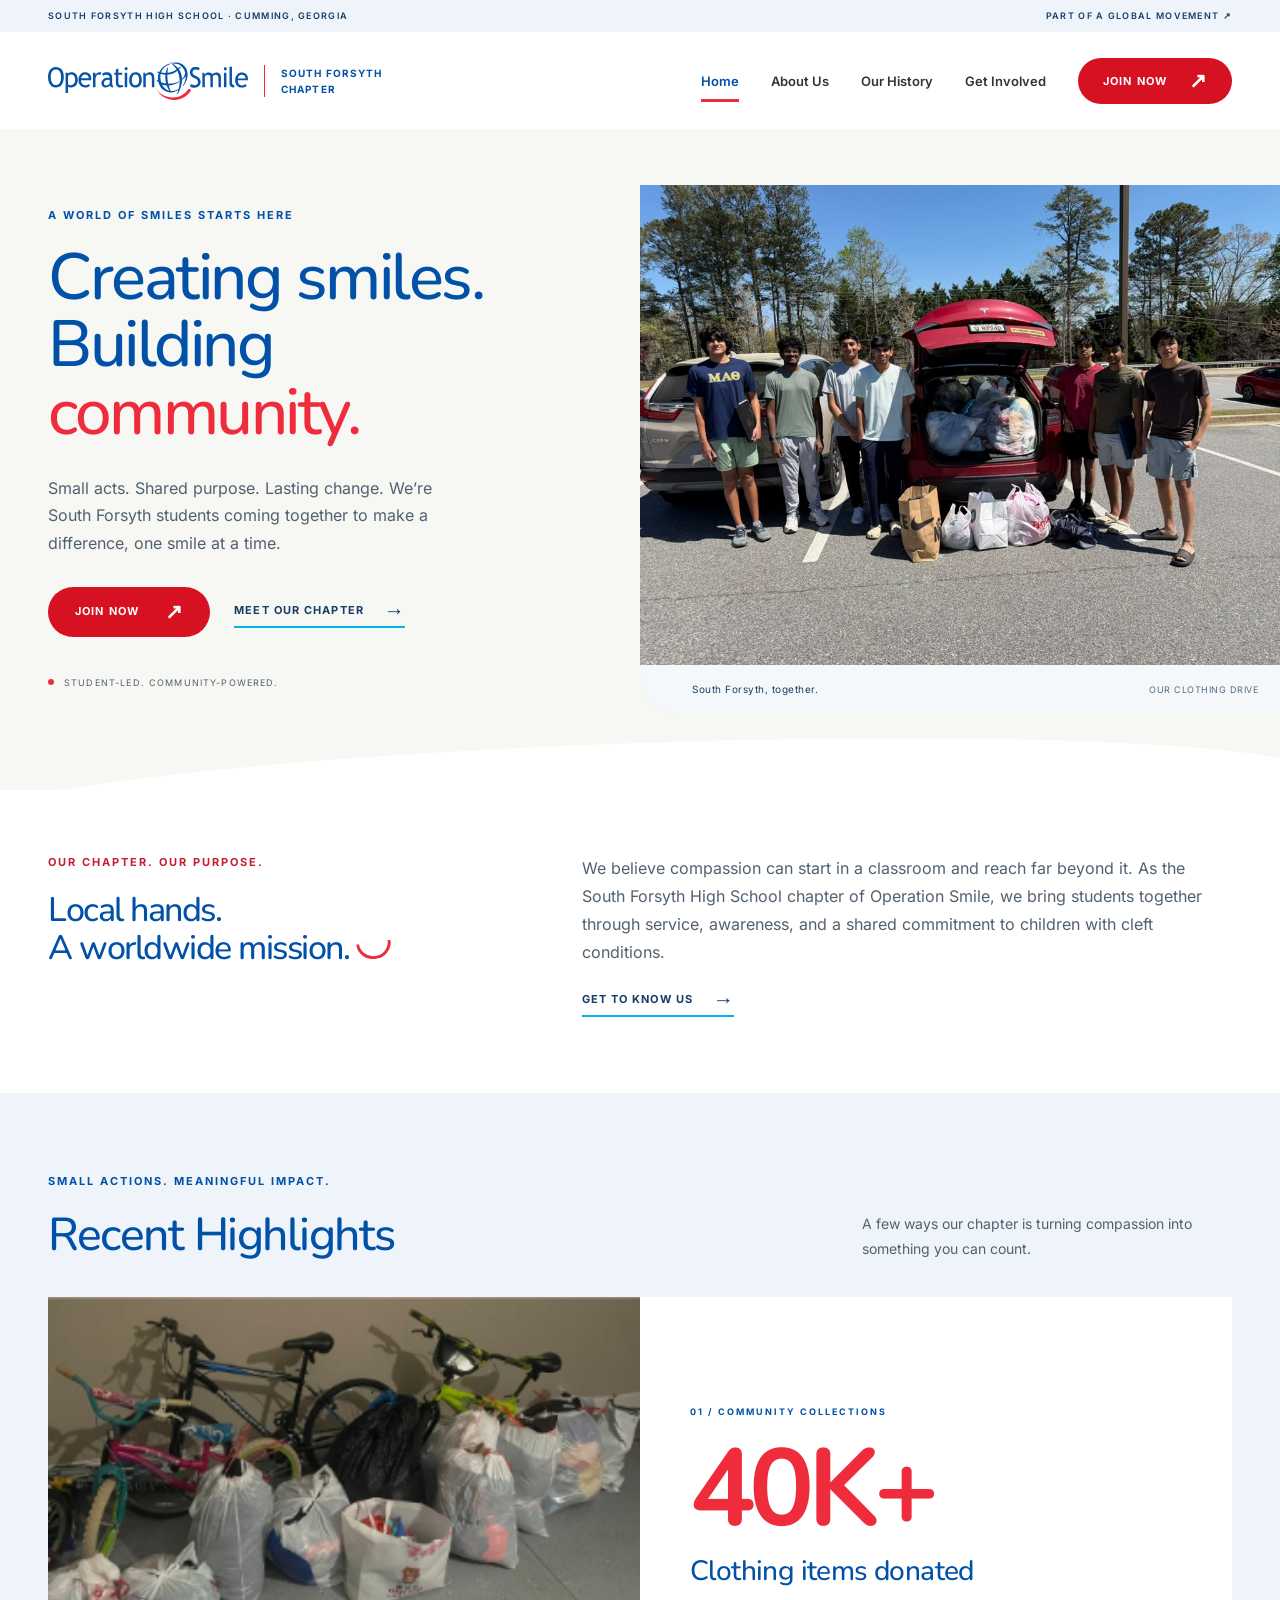
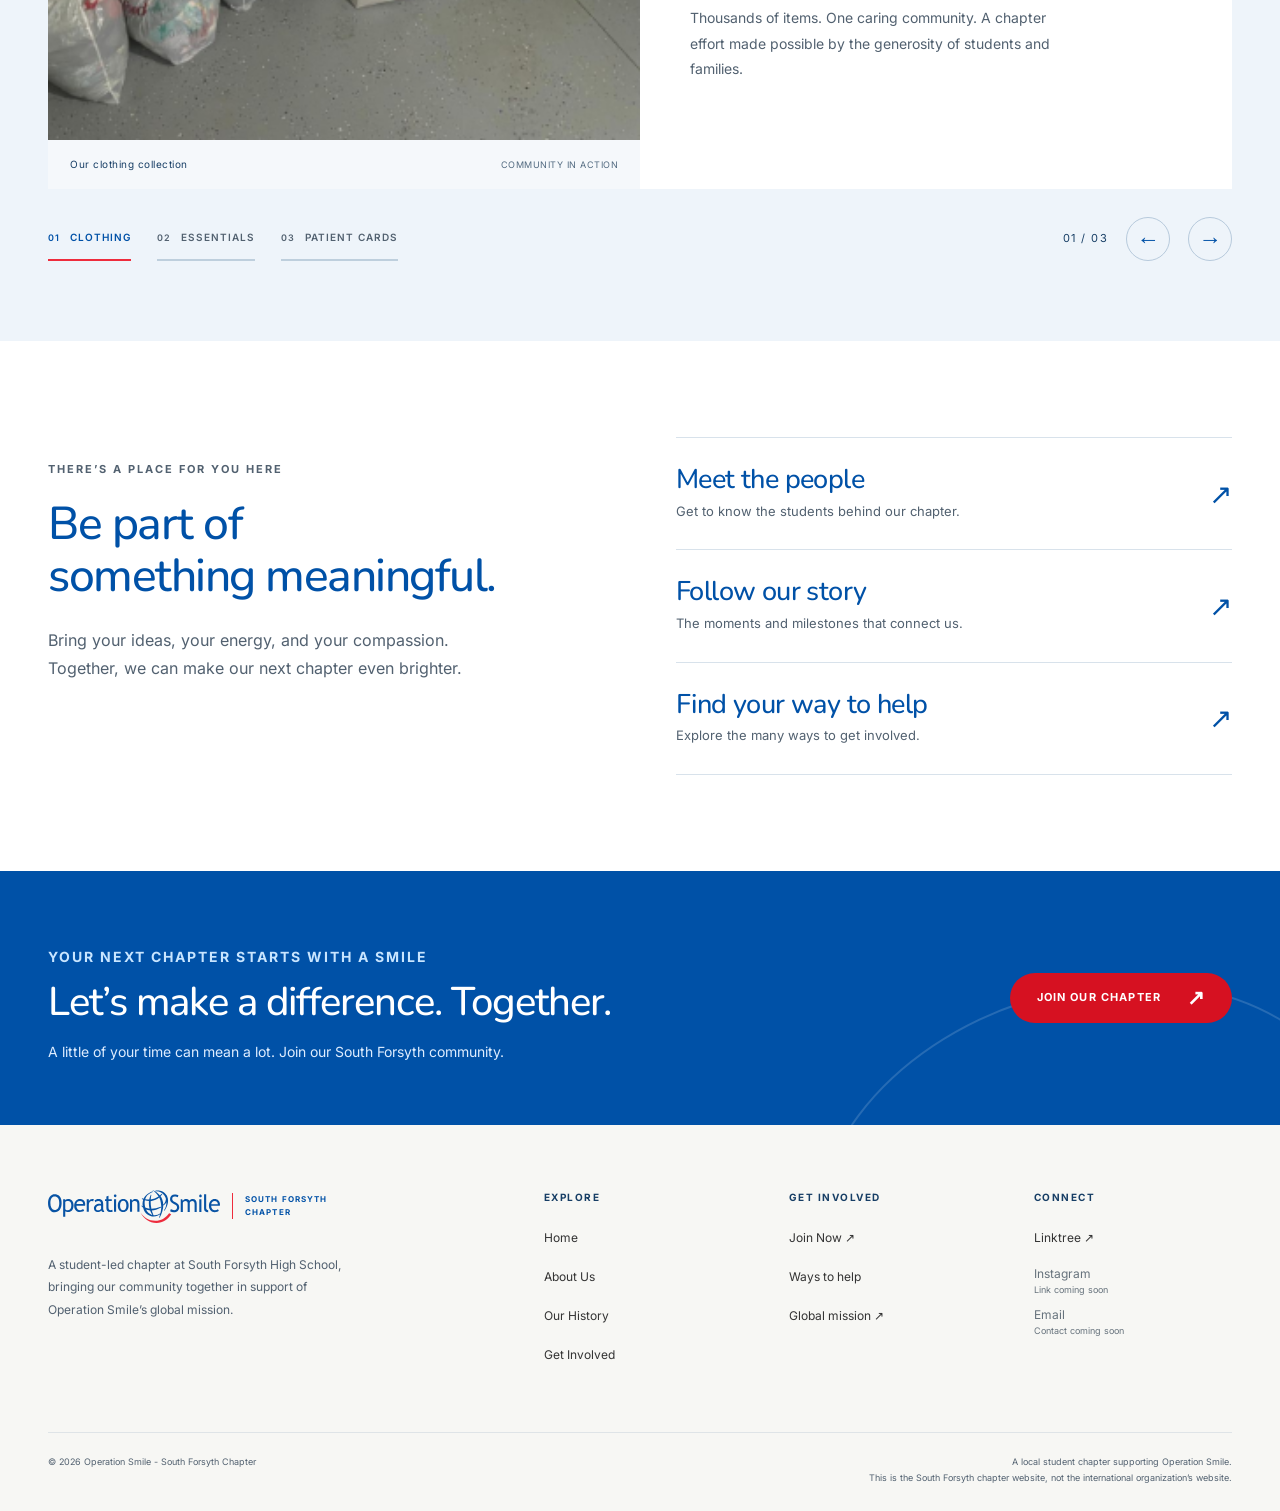
==== commit ac79d2e9: "Add chapter photos and remove unused image slots" ====
--- a/index.html
+++ b/index.html
@@ -8,8 +8,8 @@
   <title>Operation Smile - South Forsyth Chapter</title>
   <link rel="icon" href="assets/favicon.svg" type="image/svg+xml">
   <link rel="preload" href="assets/fonts/nunito-latin-variable.woff2" as="font" type="font/woff2" crossorigin>
-  <link rel="stylesheet" href="css/styles.css?v=3">
-  <link rel="stylesheet" href="css/responsive.css?v=3">
+  <link rel="stylesheet" href="css/styles.css?v=4">
+  <link rel="stylesheet" href="css/responsive.css?v=4">
   <script src="js/navigation.js" defer></script>
   <script src="js/slider.js" defer></script>
   <script src="js/main.js" defer></script>
@@ -53,13 +53,9 @@
           </div>
           <p class="hero-location">Student-led. Community-powered.</p>
         </div>
-        <!-- PHOTO SLOT: replace src with a 1400×1200 chapter service-event photo; update alt and remove photo-slot__message, __overline, __index. -->
-        <figure class="photo-slot home-hero__visual">
-          <img src="assets/placeholder-landscape.svg" alt="Chapter service-event photo placeholder" width="1200" height="900" fetchpriority="high">
-          <span class="photo-slot__overline" aria-hidden="true">THE PEOPLE. THE PURPOSE.</span>
-          <span class="photo-slot__index" aria-hidden="true">01</span>
-          <span class="photo-slot__message" aria-hidden="true">A little time.<br>A lasting difference.</span>
-          <figcaption class="photo-slot__label"><span>South Forsyth, together.</span><span>CHAPTER PHOTO COMING SOON</span></figcaption>
+        <figure class="photo-slot photo-slot--natural home-hero__visual">
+          <img src="assets/images/chapter/clothing-drive-team.png" alt="Chapter members standing beside a car filled with bags of clothing donations" width="1024" height="768" fetchpriority="high">
+          <figcaption class="photo-slot__label"><span>South Forsyth, together.</span><span>OUR CLOTHING DRIVE</span></figcaption>
         </figure>
       </div>
     </section>
@@ -78,31 +74,21 @@
           <p class="highlights__intro">A few ways our chapter is turning compassion into something you can count.</p>
         </div>
         <div class="carousel" data-carousel role="region" aria-roledescription="carousel" aria-label="Chapter impact highlights">
-          <!-- HIGHLIGHT COMPONENT: verified totals supplied by chapter; replace photographs when available. -->
+          <!-- HIGHLIGHT COMPONENT: verified totals and photographs supplied by the chapter. -->
           <article class="highlight-slide" id="highlight-1" data-slide tabindex="0" role="tabpanel" aria-labelledby="highlight-tab-1">
-            <figure class="photo-slot highlight-slide__visual">
-              <img src="assets/placeholder-landscape.svg" alt="Photo placeholder for volunteers sorting clothing donations" width="1200" height="900" loading="lazy">
-              <span class="photo-slot__overline" aria-hidden="true">COMMUNITY IN ACTION</span>
-              <span class="photo-slot__message" aria-hidden="true">Care comes<br>in many forms.</span>
-              <figcaption class="photo-slot__label"><span>Our clothing collection</span><span>PHOTO COMING SOON</span></figcaption>
+            <figure class="photo-slot photo-slot--natural highlight-slide__visual">
+              <img src="assets/images/chapter/clothing-donations.png" alt="Bags of donated clothing gathered in a garage" width="337" height="252" loading="lazy">
+              <figcaption class="photo-slot__label"><span>Our clothing collection</span><span>COMMUNITY IN ACTION</span></figcaption>
             </figure>
             <div class="highlight-slide__content"><p class="eyebrow">01 / COMMUNITY COLLECTIONS</p><strong class="highlight-slide__number">40K+</strong><h3>Clothing items donated</h3><p>Thousands of items. One caring community. A chapter effort made possible by the generosity of students and families.</p></div>
           </article>
-          <article class="highlight-slide" id="highlight-2" data-slide tabindex="0" role="tabpanel" aria-labelledby="highlight-tab-2">
-            <figure class="photo-slot highlight-slide__visual">
-              <img src="assets/placeholder-landscape.svg" alt="Photo placeholder for the chapter’s toothpaste collection" width="1200" height="900" loading="lazy">
-              <span class="photo-slot__overline" aria-hidden="true">EVERY CONTRIBUTION COUNTS</span>
-              <span class="photo-slot__message" aria-hidden="true">Small essentials.<br>Shared care.</span>
-              <figcaption class="photo-slot__label"><span>Our toothpaste collection</span><span>PHOTO COMING SOON</span></figcaption>
-            </figure>
+          <article class="highlight-slide highlight-slide--text-only" id="highlight-2" data-slide tabindex="0" role="tabpanel" aria-labelledby="highlight-tab-2">
             <div class="highlight-slide__content"><p class="eyebrow">02 / ESSENTIALS DRIVE</p><strong class="highlight-slide__number">200+</strong><h3>Toothpaste items collected</h3><p>A simple everyday essential, collected with care. Our students came together to turn small contributions into a shared effort.</p></div>
           </article>
           <article class="highlight-slide" id="highlight-3" data-slide tabindex="0" role="tabpanel" aria-labelledby="highlight-tab-3">
-            <figure class="photo-slot highlight-slide__visual">
-              <img src="assets/placeholder-landscape.svg" alt="Photo placeholder for students creating handwritten patient cards" width="1200" height="900" loading="lazy">
-              <span class="photo-slot__overline" aria-hidden="true">A LITTLE KINDNESS GOES FAR</span>
-              <span class="photo-slot__message" aria-hidden="true">From our hearts.<br>To their hands.</span>
-              <figcaption class="photo-slot__label"><span>Messages of encouragement</span><span>PHOTO COMING SOON</span></figcaption>
+            <figure class="photo-slot photo-slot--natural highlight-slide__visual highlight-slide__visual--cards">
+              <img src="assets/images/chapter/patient-cards.png" alt="Handmade folded patient cards arranged on a table" width="811" height="1024" loading="lazy">
+              <figcaption class="photo-slot__label"><span>Messages of encouragement</span><span>HANDMADE WITH CARE</span></figcaption>
             </figure>
             <div class="highlight-slide__content"><p class="eyebrow">03 / WORDS OF ENCOURAGEMENT</p><strong class="highlight-slide__number">200+</strong><h3>Cards written for patients with cleft conditions</h3><p>Handwritten messages of kindness, encouragement, and hope. A reminder that someone is thinking of you.</p></div>
           </article>
--- a/css/styles.css
+++ b/css/styles.css
@@ -449,7 +449,7 @@
   transform:rotate(90deg)
 }
 
-/* Image slots are deliberate editorial placeholders, never fictional chapter photos. */
+/* Image slots provide consistent editorial crops for chapter photography and placeholders. */
 .photo-slot {
   position:relative;
   overflow:hidden;
@@ -496,6 +496,45 @@
 
 .photo-slot--portrait {
   aspect-ratio:4/5
+}
+
+/* Supplied chapter photos keep their full frame; captions sit below the image. */
+figure.photo-slot.photo-slot--natural {
+  aspect-ratio:auto;
+  min-height:0
+}
+
+.photo-slot.photo-slot--natural>img {
+  position:static;
+  display:block;
+  width:100%;
+  height:auto;
+  aspect-ratio:auto;
+  object-fit:contain
+}
+
+.photo-slot--natural .photo-slot__label {
+  position:static;
+  background:#f5f8fb
+}
+
+/* Rotate the displayed frame while preserving the supplied original file. */
+.photo-slot__rotated {
+  position:relative;
+  width:100%;
+  aspect-ratio:var(--photo-aspect);
+  overflow:hidden
+}
+
+.photo-slot .photo-slot__rotated>img {
+  position:absolute;
+  top:50%;
+  left:50%;
+  width:var(--photo-width);
+  height:auto;
+  aspect-ratio:auto;
+  max-width:none;
+  transform:translate(-50%,-50%) rotate(-90deg)
 }
 
 .photo-slot__overline {
@@ -601,6 +640,11 @@
   bottom:0
 }
 
+.home-hero__visual.photo-slot--natural {
+  align-self:center;
+  border-radius:0 0 0 36px
+}
+
 .home-hero::after {
   content:'';
   position:absolute;
@@ -681,6 +725,36 @@
 
 .highlight-slide__visual {
   min-height:380px
+}
+
+.highlight-slide__visual.photo-slot--natural {
+  display:flex;
+  flex-direction:column;
+  justify-content:center
+}
+
+.highlight-slide__visual.photo-slot--natural .photo-slot__label {
+  margin-top:auto
+}
+
+.highlight-slide__visual--cards.photo-slot--natural>img {
+  max-height:400px;
+  transform:rotate(180deg)
+}
+
+.highlight-slide.highlight-slide--text-only {
+  grid-template-columns:1fr
+}
+
+.highlight-slide--text-only .highlight-slide__content {
+  width:100%;
+  max-width:740px;
+  margin-inline:auto
+}
+
+.highlight-slide--text-only .highlight-slide__content>p:not(.eyebrow),
+.highlight-slide--text-only .highlight-slide__content h3 {
+  max-width:580px
 }
 
 .highlight-slide__visual .photo-slot__message {
